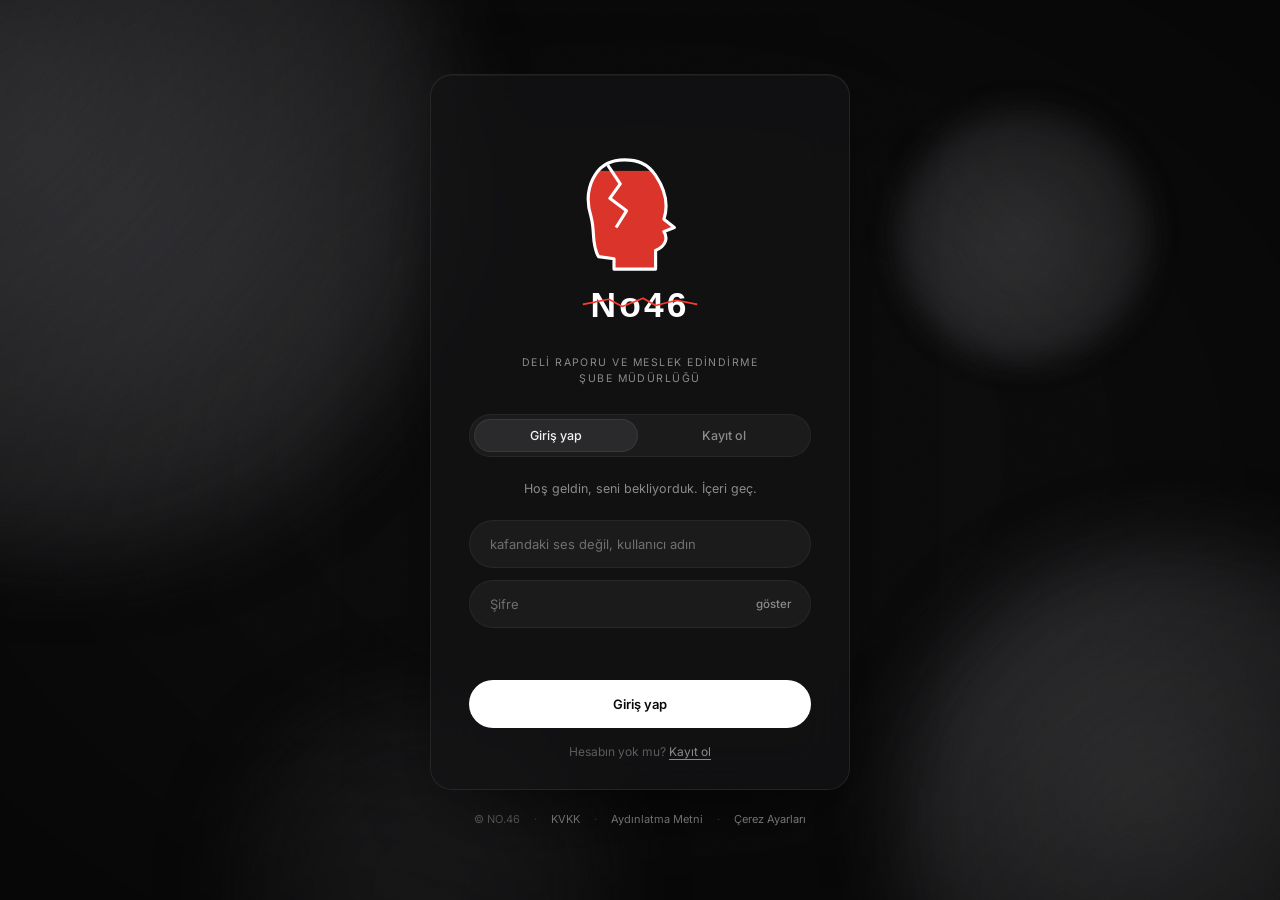
==== login.html @ 419185d1 "Creadet by RouterMurti" ====
<!doctype html>
<html lang="tr">
<head>
<meta charset="utf8">
<meta name="viewport" content="width=device-width,initial-scale=1,viewport-fit=cover">
<meta name="theme-color" content="#0b0b0c">
<title>No46 Giriş</title>
<link rel="icon" type="image/svg+xml" href="/favicon.svg">
<link rel="preconnect" href="https://fonts.googleapis.com">
<link rel="preconnect" href="https://fonts.gstatic.com" crossorigin>
<link href="https://fonts.googleapis.com/css2?family=Instrument+Serif&family=Inter:wght@400;500;600&display=swap" rel="stylesheet">
<style>
:root{
  --bg:#0b0b0c; --card:rgba(20,20,21,.72); --card-line:rgba(255,255,255,.08);
  --field:#1b1b1c; --field-line:rgba(255,255,255,.05); --fg:#f3f3f2; --muted:#8b8b8d; --faint:#5d5d60;
  --btn:#ffffff; --btn-fg:#0b0b0c; --signal:#ff3b30; --amber:#f0a81c;
  --display:'Instrument Serif',Georgia,'Times New Roman',serif;
  --body:'Inter',system-ui,-apple-system,'Segoe UI',Arial,sans-serif;
  color-scheme:dark;
}
*{box-sizing:border-box}
html,body{height:100%}
body{
  margin:0;background:var(--bg);color:var(--fg);font-family:var(--body);font-size:14px;
  padding-left:max(16px,env(safe-area-inset-left,0px));padding-right:max(16px,env(safe-area-inset-right,0px));
  -webkit-font-smoothing:antialiased;overflow-x:hidden;position:relative;
}
[hidden]{display:none!important}
.stage{position:fixed;inset:0;overflow:hidden;z-index:0;background:var(--bg)}
.blob{position:absolute;border-radius:50%;filter:blur(38px);will-change:transform}
.b1{width:62vmax;height:62vmax;left:-26vmax;top:-18vmax;background:radial-gradient(circle at 40% 40%,#4a4a4e 0,#303033 45%,#1a1a1b 75%,transparent 100%);animation:drift1 38s ease-in-out infinite alternate;opacity:.9}
.b2{width:20vmax;height:20vmax;right:10%;top:12%;background:radial-gradient(circle,#38383b 0,#2a2a2c 55%,transparent 100%);filter:blur(14px);animation:drift2 30s ease-in-out infinite alternate;opacity:.8}
.b3{width:44vmax;height:44vmax;right:-14vmax;bottom:-16vmax;background:radial-gradient(circle at 45% 45%,#404043 0,#2a2a2c 50%,#171718 80%,transparent 100%);animation:drift3 44s ease-in-out infinite alternate;opacity:.85}
.b4{width:30vmax;height:30vmax;left:18%;bottom:-14vmax;background:radial-gradient(circle,#1f1f21 0,#161617 60%,transparent 100%);animation:drift2 50s ease-in-out infinite alternate-reverse;opacity:.9}
@keyframes drift1{to{transform:translate(4vmax,5vmax) scale(1.05)}}
@keyframes drift2{to{transform:translate(-3vmax,4vmax) scale(.94)}}
@keyframes drift3{to{transform:translate(-5vmax,-3vmax) scale(1.06)}}
.grain{position:absolute;inset:0;opacity:.35;mix-blend-mode:overlay;pointer-events:none;
  background-image:url("data:image/svg+xml;utf8,<svg xmlns='http://www.w3.org/2000/svg' width='220' height='220'><filter id='n'><feTurbulence type='fractalNoise' baseFrequency='.9' numOctaves='2' stitchTiles='stitch'/><feColorMatrix values='0 0 0 0 1  0 0 0 0 1  0 0 0 0 1  0 0 0 .55 0'/></filter><rect width='100%' height='100%' filter='url(%23n)'/></svg>")}
.vignette{position:absolute;inset:0;background:radial-gradient(ellipse at center,transparent 40%,rgba(0,0,0,.45) 100%)}
.wrap{position:relative;z-index:2;min-height:100%;display:flex;flex-direction:column;align-items:center;justify-content:center;gap:22px;padding-block:40px}
.card{
  width:420px;max-width:100%;flex:none;min-height:560px;border-radius:22px;
  background:var(--card);border:1px solid var(--card-line);
  -webkit-backdrop-filter:blur(26px) saturate(120%);backdrop-filter:blur(26px) saturate(120%);
  box-shadow:0 30px 80px -30px rgba(0,0,0,.8),inset 0 1px 0 rgba(255,255,255,.04);
  padding:36px 38px 30px;display:flex;flex-direction:column;align-items:center;
}
.mark{width:260px;height:auto;display:block}
h1{font-family:var(--display);font-weight:400;font-size:31px;letter-spacing:.01em;margin:12px 0 0;line-height:1;text-align:center}
.sub{margin:10px 0 0;font-size:10.5px;line-height:1.55;letter-spacing:.14em;text-transform:uppercase;color:var(--muted);text-align:center;max-width:250px}
.tabs{margin-top:26px;width:100%;display:grid;grid-template-columns:1fr 1fr;gap:4px;padding:4px;border-radius:999px;background:var(--field);border:1px solid var(--field-line)}
.tab{appearance:none;border:0;background:transparent;color:var(--muted);font:500 12.5px var(--body);padding:9px 0;border-radius:999px;cursor:pointer;transition:background .2s,color .2s}
.tab:hover{color:var(--fg)}
.tab[aria-selected="true"]{background:#2a2a2c;color:var(--fg);box-shadow:inset 0 0 0 1px rgba(255,255,255,.07)}
:focus-visible{outline:2px solid #fff;outline-offset:2px}
.panel{width:100%;flex:1;display:flex;flex-direction:column}
.lead{margin:22px 0 0;text-align:center;font-size:12.5px;line-height:1.55;color:var(--muted)}
form{display:flex;flex-direction:column;flex:1;margin:0}
.fields{display:flex;flex-direction:column;gap:12px;margin-top:22px}
.field{position:relative}
.field input{
  width:100%;height:48px;border-radius:999px;border:1px solid var(--field-line);background:var(--field);
  color:var(--fg);font:400 13px var(--body);padding:0 20px;outline:none;transition:border-color .2s,background .2s;
}
.field input::placeholder{color:#6f6f72}
.field input:focus{border-color:rgba(255,255,255,.28);background:#202021}
.field.pw input{padding-right:64px}
.reveal{position:absolute;right:8px;top:50%;transform:translateY(-50%);appearance:none;border:0;background:transparent;color:var(--muted);font:500 11.5px var(--body);padding:8px 12px;border-radius:999px;cursor:pointer}
.reveal:hover{color:var(--fg)}
.spacer{flex:1;min-height:24px}
.cta{
  width:100%;height:48px;border:0;border-radius:999px;background:var(--btn);color:var(--btn-fg);
  font:600 13px var(--body);cursor:pointer;transition:transform .15s,background .2s;
}
.cta:hover{background:#e9e9e8}
.cta:active{transform:scale(.985)}
.cta:disabled{background:#242426;color:#6a6a6d;cursor:not-allowed}
.alt{margin:16px 0 0;text-align:center;font-size:12px;color:var(--faint)}
.alt button{appearance:none;border:0;background:none;padding:0;color:var(--muted);font:inherit;text-decoration:underline;text-underline-offset:3px;cursor:pointer}
.alt button:hover{color:var(--fg)}
.notice{margin-top:22px;width:100%;border-radius:6px 14px 14px 6px;background:#161617;border:1px solid var(--field-line);border-left:2px solid var(--amber);padding:15px 16px 14px;font-size:12.5px;line-height:1.6;color:#d6d6d4}
.notice b{display:block;margin-top:12px;font:600 10px var(--body);letter-spacing:.16em;color:var(--amber);text-transform:uppercase}
.status{min-height:16px;margin:12px 0 0;text-align:center;font-size:11.5px;color:var(--signal)}
.links{display:flex;flex-wrap:wrap;justify-content:center;gap:6px 14px;font-size:11px;color:var(--faint)}
.links a{color:var(--muted);text-decoration:none;cursor:pointer}
.links a:hover{color:var(--fg)}
.links span.dot{opacity:.5}
.legal-dialog{border:1px solid var(--card-line);border-radius:16px;background:#141415;color:var(--fg);width:min(540px,calc(100vw - 32px));max-height:84vh;overflow:auto;padding:0}
.legal-dialog::backdrop{background:rgba(0,0,0,.6)}
.legal-inner{padding:24px;position:relative}
.legal-inner .dialog-close{position:absolute;top:12px;right:14px;background:none;border:0;color:var(--muted);font-size:1.4rem;cursor:pointer}
.legal-inner h2{font-size:1.25rem;margin:6px 0 12px}
.legal-body p{color:#b8b5ae;font-size:.86rem;line-height:1.7;margin:9px 0}
.legal-body .page-meta{color:var(--muted);font-size:.74rem}
.legal-body .switch-row{display:flex;align-items:center;justify-content:space-between;gap:12px;padding:10px 0;border-bottom:1px dashed #2a2a2a}
.legal-body .switch{position:relative;width:46px;height:26px;flex:0 0 auto}
.legal-body .switch input{display:none}
.legal-body .switch .track{position:absolute;inset:0;border-radius:99px;background:#2a2a2a}
.legal-body .switch .track::after{content:"";position:absolute;top:3px;left:3px;width:20px;height:20px;border-radius:50%;background:#b8b5ae}
.legal-body .switch input:checked + .track{background:var(--amber)}
.legal-body .switch input:checked + .track::after{transform:translateX(20px);background:#0b0b0c}
@media (prefers-reduced-motion:reduce){.blob{animation:none}}
</style>
</head>
<body>
<div class="stage" aria-hidden="true">
  <div class="blob b1"></div><div class="blob b2"></div><div class="blob b3"></div><div class="blob b4"></div>
  <div class="vignette"></div><div class="grain"></div>
</div>

<main class="wrap">
  <section class="card">
    <img class="mark" src="/assets/img/no46-logo.svg?v=3" alt="No46" width="260" height="302">
    <p class="sub">Deli Raporu ve Meslek Edindirme Şube Müdürlüğü</p>

    <div class="tabs" role="tablist" aria-label="Hesap">
      <button class="tab" role="tab" id="t-giris" aria-selected="true" aria-controls="p-giris" type="button">Giriş yap</button>
      <button class="tab" role="tab" id="t-kayit" aria-selected="false" aria-controls="p-kayit" type="button" tabindex="-1">Kayıt ol</button>
    </div>

    <div class="panel" id="p-giris" role="tabpanel" aria-labelledby="t-giris">
      <p class="lead">Hoş geldin, seni bekliyorduk. İçeri geç.</p>
      <form id="login-form" novalidate>
        <div class="fields">
          <div class="field"><label for="u" hidden>Kullanıcı adı</label><input id="u" name="username" type="text" autocomplete="username" placeholder="kafandaki ses değil, kullanıcı adın"></div>
          <div class="field pw"><label for="pw" hidden>Şifre</label><input id="pw" name="password" type="password" autocomplete="current-password" placeholder="Şifre"><button class="reveal" id="reveal" type="button" aria-controls="pw" aria-pressed="false">göster</button></div>
        </div>
        <p class="status" id="form-error" role="status" aria-live="polite"></p>
        <div class="spacer"></div>
        <button class="cta" id="submit" type="submit">Giriş yap</button>
        <p class="alt">Hesabın yok mu? <button type="button" data-go="kayit">Kayıt ol</button></p>
      </form>
    </div>

    <div class="panel" id="p-kayit" role="tabpanel" aria-labelledby="t-kayit" hidden>
      <div class="notice">
        Kayıtlar şu an kapalı. Kapı açık görünüyor ama kilitli. Yeni kayıt tarihi belli değil; olursa ilk buradan duyururuz. O zamana kadar etraf biraz kalabalıklaşsın, biz de raporları hazır edelim.
        <b>Evrak no: 46 / Onaylarız bakalım</b>
      </div>
      <div class="spacer"></div>
      <button class="cta" type="button" disabled>Kayıtlar kapalı</button>
      <p class="alt">Zaten hesabın var mı? <button type="button" data-go="giris">Giriş yap</button></p>
    </div>
  </section>

  <nav class="links" aria-label="Alt bağlantılar">
    <span>© NO.46</span><span class="dot">·</span>
    <a href="#kvkk" data-legal="kvkk">KVKK</a><span class="dot">·</span>
    <a href="#aydinlatma" data-legal="aydinlatma">Aydınlatma Metni</a><span class="dot">·</span>
    <a href="#cerez" data-legal="cerez">Çerez Ayarları</a>
  </nav>
</main>

<dialog class="legal-dialog" id="legal-dialog" aria-labelledby="legal-title">
  <div class="legal-inner">
    <button class="dialog-close" type="button" data-legal-close aria-label="Kapat">×</button>
    <p class="kicker" id="legal-kicker">YASAL</p>
    <h2 id="legal-title">—</h2>
    <div class="legal-body" id="legal-body"></div>
  </div>
</dialog>

<script src="/assets/js/login-ui.js?v=2" defer></script>
<script src="/assets/js/auth-client.js?v=3" defer></script>
<script src="/assets/js/footery.js?v=1" defer></script>
</body>
</html>
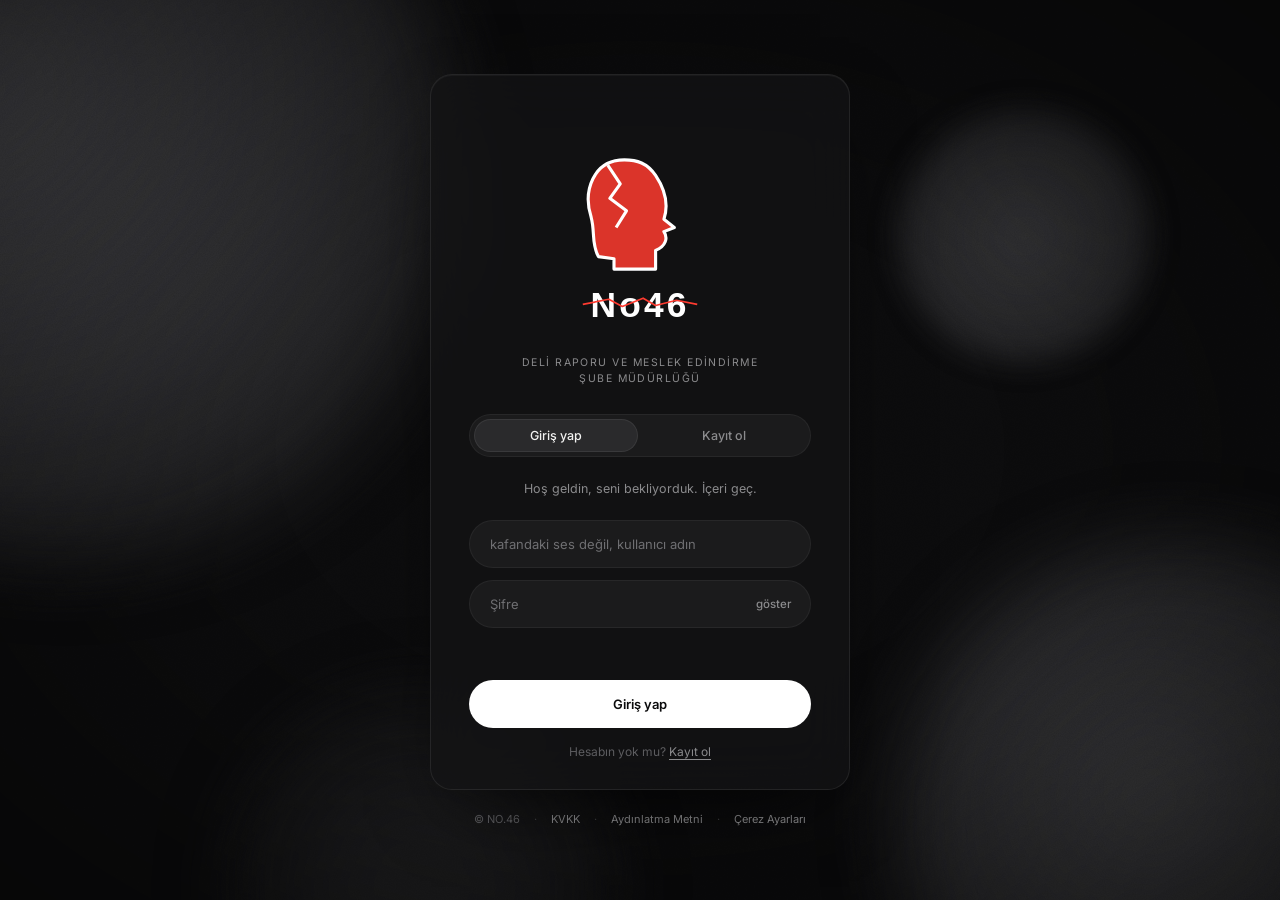
==== commit c4b4b081: "Add files via upload" ====
--- a/login.html
+++ b/login.html
@@ -142,6 +142,21 @@
       <button class="cta" type="button" disabled>Kayıtlar kapalı</button>
       <p class="alt">Zaten hesabın var mı? <button type="button" data-go="giris">Giriş yap</button></p>
     </div>
+
+    <div class="panel" id="p-sifre" role="tabpanel" hidden>
+      <p class="lead">Şifren artık seninle konuşmuyor. Bunu düzelt, sonra içeri gir.</p>
+      <form id="sifre-form" novalidate>
+        <div class="fields">
+          <div class="field"><label for="eski" hidden>Eski şifre</label><input id="eski" name="eski" type="password" autocomplete="current-password" placeholder="Eski şifre"></div>
+          <div class="field pw"><label for="yeni" hidden>Yeni şifre</label><input id="yeni" name="yeni" type="password" autocomplete="new-password" placeholder="Yeni şifre (en az 6 karakter)"><button class="reveal" id="reveal-sifre" type="button" aria-controls="yeni" aria-pressed="false">göster</button></div>
+          <div class="field"><label for="tekrar" hidden>Yeni şifre tekrar</label><input id="tekrar" name="tekrar" type="password" autocomplete="new-password" placeholder="Yeni şifre tekrar"></div>
+        </div>
+        <p class="status" id="sifre-error" role="status" aria-live="polite"></p>
+        <div class="spacer"></div>
+        <button class="cta" id="sifre-submit" type="submit">Şifreyi değiştir</button>
+        <p class="alt">Şifreni kimse bilmiyordu sanırım. <button type="button" data-go="giris">Giriş yap</button></p>
+      </form>
+    </div>
   </section>
 
   <nav class="links" aria-label="Alt bağlantılar">
@@ -161,6 +176,7 @@
   </div>
 </dialog>
 
+<script src="/assets/js/no46-env.js?v=1"></script>
 <script src="/assets/js/login-ui.js?v=2" defer></script>
 <script src="/assets/js/auth-client.js?v=3" defer></script>
 <script src="/assets/js/footery.js?v=1" defer></script>
